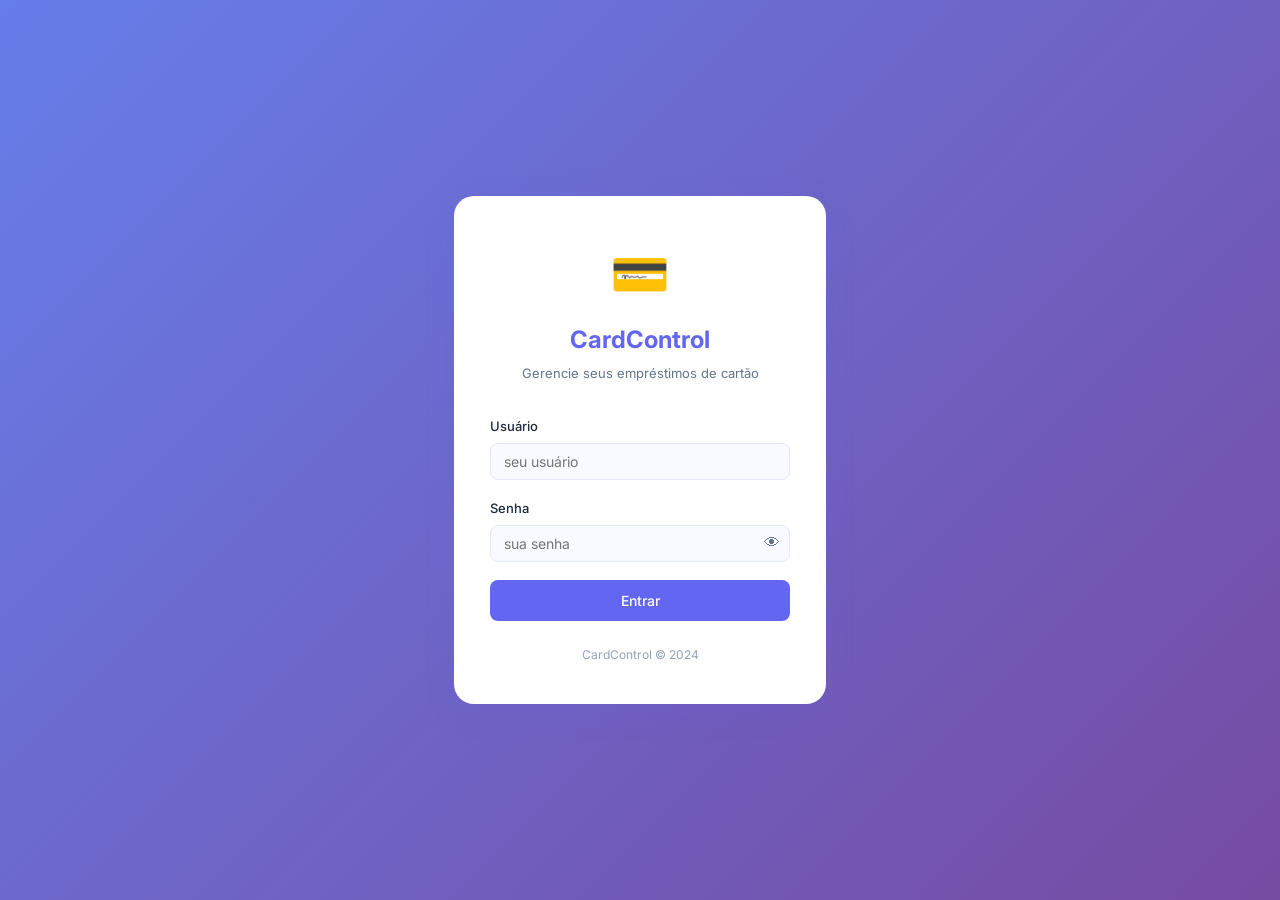
==== app.html @ c54e5a44 "Add files via upload" ====
<!DOCTYPE html>
<html lang="pt-BR">
<head>
  <meta charset="UTF-8"/>
  <meta name="viewport" content="width=device-width, initial-scale=1.0"/>
  <title>CardControl</title>
  <link rel="stylesheet" href="style.css"/>
  <link rel="preconnect" href="https://fonts.googleapis.com">
  <link href="https://fonts.googleapis.com/css2?family=Inter:wght@300;400;500;600;700&display=swap" rel="stylesheet">
</head>
<body>
<div class="app-layout">

  <!-- SIDEBAR -->
  <aside class="sidebar" id="sidebar">
    <div class="sidebar-header">
      <div class="sidebar-logo">
        <div class="logo-icon">💳</div>
        <h2>CardControl</h2>
      </div>
      <div class="sidebar-user">
        <div class="user-name" id="sidebarUserName">—</div>
        <span class="user-role" id="sidebarUserRole">—</span>
      </div>
    </div>

    <nav class="sidebar-nav">
      <div class="nav-section">Principal</div>
      <div class="nav-item active" data-page="dashboard">
        <span class="nav-icon">🏠</span> Dashboard
      </div>
      <div class="nav-item" data-page="people">
        <span class="nav-icon">👥</span> Pessoas
      </div>
      <div class="nav-item" data-page="cards">
        <span class="nav-icon">💳</span> Cartões
      </div>
      <div class="nav-item" data-page="purchases">
        <span class="nav-icon">🛒</span> Compras
      </div>
      <div class="nav-item" data-page="parcelas">
        <span class="nav-icon">📋</span> Parcelas
      </div>

      <div class="nav-section">Visões</div>
      <div class="nav-item" data-page="calendar">
        <span class="nav-icon">📅</span> Calendário
      </div>
      <div class="nav-item" data-page="closing">
        <span class="nav-icon">📊</span> Fechamento
      </div>
      <div class="nav-item" data-page="charges">
        <span class="nav-icon">💬</span> Cobranças
      </div>

      <div class="nav-section admin-only">Admin</div>
      <div class="nav-item admin-only" data-page="users">
        <span class="nav-icon">👤</span> Usuários
      </div>
      <div class="nav-item admin-only" data-page="backup">
        <span class="nav-icon">💾</span> Backup
      </div>
    </nav>

    <div class="sidebar-footer">
      <div class="nav-item" id="logoutBtn">
        <span class="nav-icon">🚪</span> Sair
      </div>
    </div>
  </aside>

  <div class="sidebar-overlay hidden" id="sidebarOverlay"></div>

  <!-- MAIN -->
  <div class="main-content">
    <header class="topbar">
      <div class="topbar-left">
        <button class="mobile-menu-btn" id="menuBtn">☰</button>
        <span class="topbar-title" id="topbarTitle">Dashboard</span>
      </div>
      <div class="topbar-right" id="topbarActions"></div>
    </header>

    <main class="page-content" id="pageContent">
      <div class="empty-state">
        <div class="empty-icon">⏳</div>
        <p>Carregando...</p>
      </div>
    </main>
  </div>
</div>

<!-- MODAL GLOBAL -->
<div class="modal-overlay hidden" id="modalOverlay">
  <div class="modal" id="modal">
    <div class="modal-header">
      <span class="modal-title" id="modalTitle">—</span>
      <button class="modal-close" id="modalClose">×</button>
    </div>
    <div class="modal-body" id="modalBody"></div>
    <div class="modal-footer" id="modalFooter"></div>
  </div>
</div>

<!-- TOAST -->
<div class="toast-container" id="toastContainer"></div>

<script src="api.js"></script>
<script src="app.js"></script>
</body>
</html>
---- style.css ----
/* ============================================================
   style.css — CardControl
   ============================================================ */

*, *::before, *::after { box-sizing: border-box; margin: 0; padding: 0; }

:root {
  --bg:        #f0f4ff;
  --surface:   #ffffff;
  --surface2:  #f8faff;
  --border:    #e2e8f8;
  --primary:   #6366f1;
  --primary-h: #4f52d9;
  --primary-l: #eef0ff;
  --success:   #22c55e;
  --success-l: #f0fdf4;
  --danger:    #ef4444;
  --danger-l:  #fef2f2;
  --warning:   #f59e0b;
  --warning-l: #fffbeb;
  --text:      #1e293b;
  --text2:     #64748b;
  --text3:     #94a3b8;
  --radius:    12px;
  --shadow:    0 2px 12px rgba(99,102,241,0.08);
  --shadow-lg: 0 8px 32px rgba(99,102,241,0.14);
  --font:      'Inter', sans-serif;
  --sidebar-w: 240px;
  --header-h:  64px;
}

body { font-family: var(--font); background: var(--bg); color: var(--text); font-size: 14px; line-height: 1.6; }

/* ── SCROLLBAR ── */
::-webkit-scrollbar { width: 6px; height: 6px; }
::-webkit-scrollbar-track { background: transparent; }
::-webkit-scrollbar-thumb { background: var(--border); border-radius: 99px; }

/* ── LOGIN ── */
.login-body { min-height: 100vh; display: flex; align-items: center; justify-content: center;
  background: linear-gradient(135deg, #667eea 0%, #764ba2 100%); }
.login-wrapper { width: 100%; max-width: 420px; padding: 24px; }
.login-card { background: var(--surface); border-radius: 20px; padding: 40px 36px;
  box-shadow: var(--shadow-lg); }
.login-logo { text-align: center; margin-bottom: 32px; }
.logo-icon { font-size: 48px; margin-bottom: 8px; }
.login-logo h1 { font-size: 24px; font-weight: 700; color: var(--primary); }
.login-logo p { color: var(--text2); font-size: 13px; margin-top: 4px; }
.login-form .form-group { margin-bottom: 18px; }
.login-form label { display: block; font-weight: 500; margin-bottom: 6px; font-size: 13px; }
.login-form input { width: 100%; padding: 10px 14px; border: 1.5px solid var(--border);
  border-radius: 8px; font-family: var(--font); font-size: 14px; transition: border .2s;
  background: var(--surface2); }
.login-form input:focus { outline: none; border-color: var(--primary); background: white; }
.input-eye { position: relative; }
.input-eye input { padding-right: 44px; }
.input-eye button { position: absolute; right: 10px; top: 50%; transform: translateY(-50%);
  background: none; border: none; cursor: pointer; font-size: 16px; color: var(--text2); }
.form-error { background: var(--danger-l); color: var(--danger); border: 1px solid #fecaca;
  border-radius: 8px; padding: 10px 14px; font-size: 13px; margin-bottom: 14px; }
.login-footer { text-align: center; margin-top: 24px; font-size: 12px; color: var(--text3); }

/* ── BUTTONS ── */
.btn-primary { background: var(--primary); color: white; border: none; border-radius: 8px;
  padding: 10px 20px; font-family: var(--font); font-size: 14px; font-weight: 500;
  cursor: pointer; transition: background .2s, transform .1s; display: inline-flex;
  align-items: center; gap: 6px; }
.btn-primary:hover { background: var(--primary-h); }
.btn-primary:active { transform: scale(.98); }
.btn-primary:disabled { opacity: .6; cursor: not-allowed; }
.btn-full { width: 100%; justify-content: center; padding: 12px; }
.btn-secondary { background: var(--surface); color: var(--text); border: 1.5px solid var(--border);
  border-radius: 8px; padding: 10px 20px; font-family: var(--font); font-size: 14px;
  font-weight: 500; cursor: pointer; transition: background .2s; display: inline-flex;
  align-items: center; gap: 6px; }
.btn-secondary:hover { background: var(--surface2); }
.btn-danger { background: var(--danger); color: white; border: none; border-radius: 8px;
  padding: 8px 16px; font-family: var(--font); font-size: 13px; font-weight: 500;
  cursor: pointer; transition: background .2s; }
.btn-danger:hover { background: #dc2626; }
.btn-sm { padding: 6px 12px; font-size: 12px; }
.btn-icon { background: none; border: none; cursor: pointer; padding: 6px; border-radius: 6px;
  color: var(--text2); transition: background .2s; font-size: 16px; }
.btn-icon:hover { background: var(--surface2); }

/* ── LAYOUT ── */
.app-layout { display: flex; min-height: 100vh; }

/* ── SIDEBAR ── */
.sidebar { width: var(--sidebar-w); background: var(--surface); border-right: 1px solid var(--border);
  display: flex; flex-direction: column; position: fixed; top: 0; left: 0; height: 100vh;
  z-index: 100; transition: transform .3s; }
.sidebar-header { padding: 20px 20px 16px; border-bottom: 1px solid var(--border); }
.sidebar-logo { display: flex; align-items: center; gap: 10px; }
.sidebar-logo .logo-icon { font-size: 28px; }
.sidebar-logo h2 { font-size: 16px; font-weight: 700; color: var(--primary); }
.sidebar-user { margin-top: 10px; }
.sidebar-user .user-name { font-weight: 600; font-size: 13px; }
.sidebar-user .user-role { font-size: 11px; color: var(--text2);
  background: var(--primary-l); color: var(--primary); padding: 2px 8px;
  border-radius: 99px; display: inline-block; margin-top: 2px; }
.sidebar-nav { flex: 1; padding: 12px 10px; overflow-y: auto; }
.nav-item { display: flex; align-items: center; gap: 10px; padding: 10px 12px;
  border-radius: 8px; cursor: pointer; transition: background .15s, color .15s;
  color: var(--text2); font-weight: 500; font-size: 13.5px; user-select: none; }
.nav-item:hover { background: var(--surface2); color: var(--text); }
.nav-item.active { background: var(--primary-l); color: var(--primary); }
.nav-item .nav-icon { font-size: 18px; width: 24px; text-align: center; }
.nav-section { font-size: 10px; font-weight: 700; text-transform: uppercase;
  letter-spacing: .08em; color: var(--text3); padding: 14px 12px 6px; }
.sidebar-footer { padding: 14px 10px; border-top: 1px solid var(--border); }

/* ── MAIN ── */
.main-content { margin-left: var(--sidebar-w); flex: 1; display: flex; flex-direction: column; min-height: 100vh; }
.topbar { height: var(--header-h); background: var(--surface); border-bottom: 1px solid var(--border);
  display: flex; align-items: center; justify-content: space-between; padding: 0 24px;
  position: sticky; top: 0; z-index: 50; }
.topbar-left { display: flex; align-items: center; gap: 12px; }
.topbar-title { font-size: 18px; font-weight: 700; }
.topbar-right { display: flex; align-items: center; gap: 12px; }
.page-content { padding: 24px; flex: 1; }

/* ── CARDS ── */
.card { background: var(--surface); border-radius: var(--radius); border: 1px solid var(--border);
  box-shadow: var(--shadow); }
.card-header { padding: 18px 20px 0; display: flex; align-items: center; justify-content: space-between; }
.card-body { padding: 20px; }
.card-title { font-size: 15px; font-weight: 600; }

/* ── STATS GRID ── */
.stats-grid { display: grid; grid-template-columns: repeat(auto-fit, minmax(180px, 1fr)); gap: 16px; margin-bottom: 24px; }
.stat-card { background: var(--surface); border-radius: var(--radius); border: 1px solid var(--border);
  padding: 20px; box-shadow: var(--shadow); }
.stat-label { font-size: 12px; color: var(--text2); font-weight: 500; text-transform: uppercase; letter-spacing: .05em; }
.stat-value { font-size: 26px; font-weight: 700; margin-top: 4px; }
.stat-value.danger { color: var(--danger); }
.stat-value.success { color: var(--success); }
.stat-value.warning { color: var(--warning); }
.stat-value.primary { color: var(--primary); }

/* ── TABLE ── */
.table-wrapper { overflow-x: auto; }
table { width: 100%; border-collapse: collapse; font-size: 13.5px; }
thead th { padding: 10px 14px; text-align: left; font-weight: 600; color: var(--text2);
  border-bottom: 1.5px solid var(--border); white-space: nowrap; font-size: 12px;
  text-transform: uppercase; letter-spacing: .04em; }
tbody td { padding: 12px 14px; border-bottom: 1px solid var(--border); vertical-align: middle; }
tbody tr:last-child td { border-bottom: none; }
tbody tr:hover { background: var(--surface2); }

/* ── BADGES ── */
.badge { display: inline-flex; align-items: center; gap: 4px; padding: 3px 10px;
  border-radius: 99px; font-size: 11px; font-weight: 600; }
.badge-success { background: var(--success-l); color: var(--success); }
.badge-danger  { background: var(--danger-l); color: var(--danger); }
.badge-warning { background: var(--warning-l); color: var(--warning); }
.badge-primary { background: var(--primary-l); color: var(--primary); }
.badge-gray    { background: #f1f5f9; color: var(--text2); }

/* ── MODAL ── */
.modal-overlay { position: fixed; inset: 0; background: rgba(0,0,0,.45); z-index: 200;
  display: flex; align-items: center; justify-content: center; padding: 20px; }
.modal { background: var(--surface); border-radius: 16px; width: 100%; max-width: 520px;
  max-height: 90vh; overflow-y: auto; box-shadow: var(--shadow-lg); }
.modal-header { padding: 20px 24px 0; display: flex; align-items: center; justify-content: space-between; }
.modal-title { font-size: 17px; font-weight: 700; }
.modal-close { background: none; border: none; font-size: 22px; cursor: pointer; color: var(--text2);
  line-height: 1; padding: 0 4px; }
.modal-body { padding: 20px 24px; }
.modal-footer { padding: 0 24px 20px; display: flex; gap: 10px; justify-content: flex-end; }

/* ── FORM ── */
.form-group { margin-bottom: 16px; }
.form-group label { display: block; font-weight: 500; margin-bottom: 6px; font-size: 13px; }
.form-group input, .form-group select, .form-group textarea {
  width: 100%; padding: 9px 13px; border: 1.5px solid var(--border);
  border-radius: 8px; font-family: var(--font); font-size: 14px;
  background: var(--surface2); transition: border .2s; }
.form-group input:focus, .form-group select:focus, .form-group textarea:focus {
  outline: none; border-color: var(--primary); background: white; }
.form-grid-2 { display: grid; grid-template-columns: 1fr 1fr; gap: 14px; }
.form-error-msg { color: var(--danger); font-size: 12px; margin-top: 4px; }

/* ── ALERTS ── */
.alert { border-radius: 10px; padding: 12px 16px; font-size: 13px; margin-bottom: 12px;
  display: flex; align-items: flex-start; gap: 10px; }
.alert-warning { background: var(--warning-l); border: 1px solid #fcd34d; color: #92400e; }
.alert-danger  { background: var(--danger-l);  border: 1px solid #fca5a5; color: #991b1b; }
.alert-success { background: var(--success-l); border: 1px solid #86efac; color: #166534; }
.alert-info    { background: var(--primary-l); border: 1px solid #c7d2fe; color: #3730a3; }

/* ── CREDIT CARD VISUAL ── */
.cc-card { border-radius: 14px; padding: 20px; color: white; min-width: 200px;
  background: linear-gradient(135deg, var(--primary) 0%, #8b5cf6 100%);
  box-shadow: 0 4px 20px rgba(99,102,241,.3); position: relative; overflow: hidden; }
.cc-card::before { content:''; position:absolute; top:-30px; right:-30px; width:120px; height:120px;
  border-radius:50%; background:rgba(255,255,255,.08); }
.cc-bank { font-size: 13px; font-weight: 600; opacity: .9; }
.cc-digits { font-size: 18px; font-weight: 700; letter-spacing: 2px; margin: 10px 0 6px; }
.cc-info { display: flex; justify-content: space-between; font-size: 11px; opacity: .8; }

/* ── CALENDAR ── */
.calendar-grid { display: grid; grid-template-columns: repeat(7, 1fr); gap: 4px; }
.cal-header { text-align: center; font-size: 11px; font-weight: 700; color: var(--text2);
  text-transform: uppercase; padding: 8px 0; }
.cal-day { min-height: 72px; border-radius: 8px; border: 1px solid var(--border);
  padding: 6px; background: var(--surface); cursor: pointer; transition: background .15s; }
.cal-day:hover { background: var(--surface2); }
.cal-day.other-month { opacity: .4; }
.cal-day.today { border-color: var(--primary); background: var(--primary-l); }
.cal-day-num { font-size: 12px; font-weight: 600; margin-bottom: 4px; }
.cal-event { font-size: 10px; border-radius: 4px; padding: 1px 5px; margin-bottom: 2px;
  white-space: nowrap; overflow: hidden; text-overflow: ellipsis; }
.cal-event.paga     { background: var(--success-l); color: var(--success); }
.cal-event.aberta   { background: var(--primary-l); color: var(--primary); }
.cal-event.atrasada { background: var(--danger-l);  color: var(--danger); }

/* ── EMPTY STATE ── */
.empty-state { text-align: center; padding: 48px 24px; color: var(--text2); }
.empty-state .empty-icon { font-size: 48px; margin-bottom: 12px; }
.empty-state p { font-size: 14px; }

/* ── SEARCH BAR ── */
.search-bar { display: flex; align-items: center; gap: 10px; margin-bottom: 18px; flex-wrap: wrap; }
.search-input { flex: 1; min-width: 180px; padding: 9px 13px 9px 36px; border: 1.5px solid var(--border);
  border-radius: 8px; font-family: var(--font); font-size: 14px; background: var(--surface);
  background-image: url("data:image/svg+xml,%3Csvg xmlns='http://www.w3.org/2000/svg' width='16' height='16' fill='%2394a3b8' viewBox='0 0 16 16'%3E%3Cpath d='M11.742 10.344a6.5 6.5 0 1 0-1.397 1.398h-.001c.03.04.062.078.098.115l3.85 3.85a1 1 0 0 0 1.415-1.414l-3.85-3.85a1.007 1.007 0 0 0-.115-.1zM12 6.5a5.5 5.5 0 1 1-11 0 5.5 5.5 0 0 1 11 0z'/%3E%3C/svg%3E");
  background-repeat: no-repeat; background-position: 10px center; }
.search-input:focus { outline: none; border-color: var(--primary); }

/* ── FILTER CHIPS ── */
.filter-chips { display: flex; gap: 8px; flex-wrap: wrap; margin-bottom: 16px; }
.chip { padding: 5px 14px; border-radius: 99px; border: 1.5px solid var(--border);
  background: var(--surface); font-size: 12px; font-weight: 500; cursor: pointer;
  transition: all .15s; color: var(--text2); }
.chip:hover { border-color: var(--primary); color: var(--primary); }
.chip.active { background: var(--primary); border-color: var(--primary); color: white; }

/* ── TOAST ── */
.toast-container { position: fixed; bottom: 24px; right: 24px; z-index: 999;
  display: flex; flex-direction: column; gap: 10px; }
.toast { background: var(--surface); border-radius: 10px; padding: 14px 18px;
  box-shadow: var(--shadow-lg); border-left: 4px solid var(--primary);
  font-size: 13px; max-width: 320px; animation: slideIn .3s ease; }
.toast.success { border-color: var(--success); }
.toast.error   { border-color: var(--danger); }
.toast.warning { border-color: var(--warning); }
@keyframes slideIn { from { transform: translateX(100%); opacity: 0; } to { transform: translateX(0); opacity: 1; } }

/* ── CHECKBOX ── */
.checkbox-label { display: flex; align-items: center; gap: 8px; cursor: pointer; font-size: 13px; }
.checkbox-label input[type=checkbox] { width: 16px; height: 16px; accent-color: var(--primary); cursor: pointer; }

/* ── PROGRESS BAR ── */
.progress-bar { height: 6px; background: var(--border); border-radius: 99px; overflow: hidden; }
.progress-fill { height: 100%; background: var(--primary); border-radius: 99px; transition: width .4s; }

/* ── MOBILE ── */
.mobile-menu-btn { display: none; background: none; border: none; font-size: 22px; cursor: pointer; }
.sidebar-overlay { display: none; }

@media (max-width: 768px) {
  .sidebar { transform: translateX(-100%); }
  .sidebar.open { transform: translateX(0); }
  .sidebar-overlay { display: block; position: fixed; inset: 0; background: rgba(0,0,0,.4);
    z-index: 99; }
  .main-content { margin-left: 0; }
  .mobile-menu-btn { display: block; }
  .stats-grid { grid-template-columns: 1fr 1fr; }
  .form-grid-2 { grid-template-columns: 1fr; }
  .page-content { padding: 16px; }
}

.hidden { display: none !important; }
.text-right { text-align: right; }
.text-center { text-align: center; }
.mt-4 { margin-top: 16px; }
.mb-4 { margin-bottom: 16px; }
.gap-2 { gap: 8px; }
.flex { display: flex; }
.flex-wrap { flex-wrap: wrap; }
.items-center { align-items: center; }
.justify-between { justify-content: space-between; }
.w-full { width: 100%; }
.color-dot { width: 12px; height: 12px; border-radius: 50%; display: inline-block; }
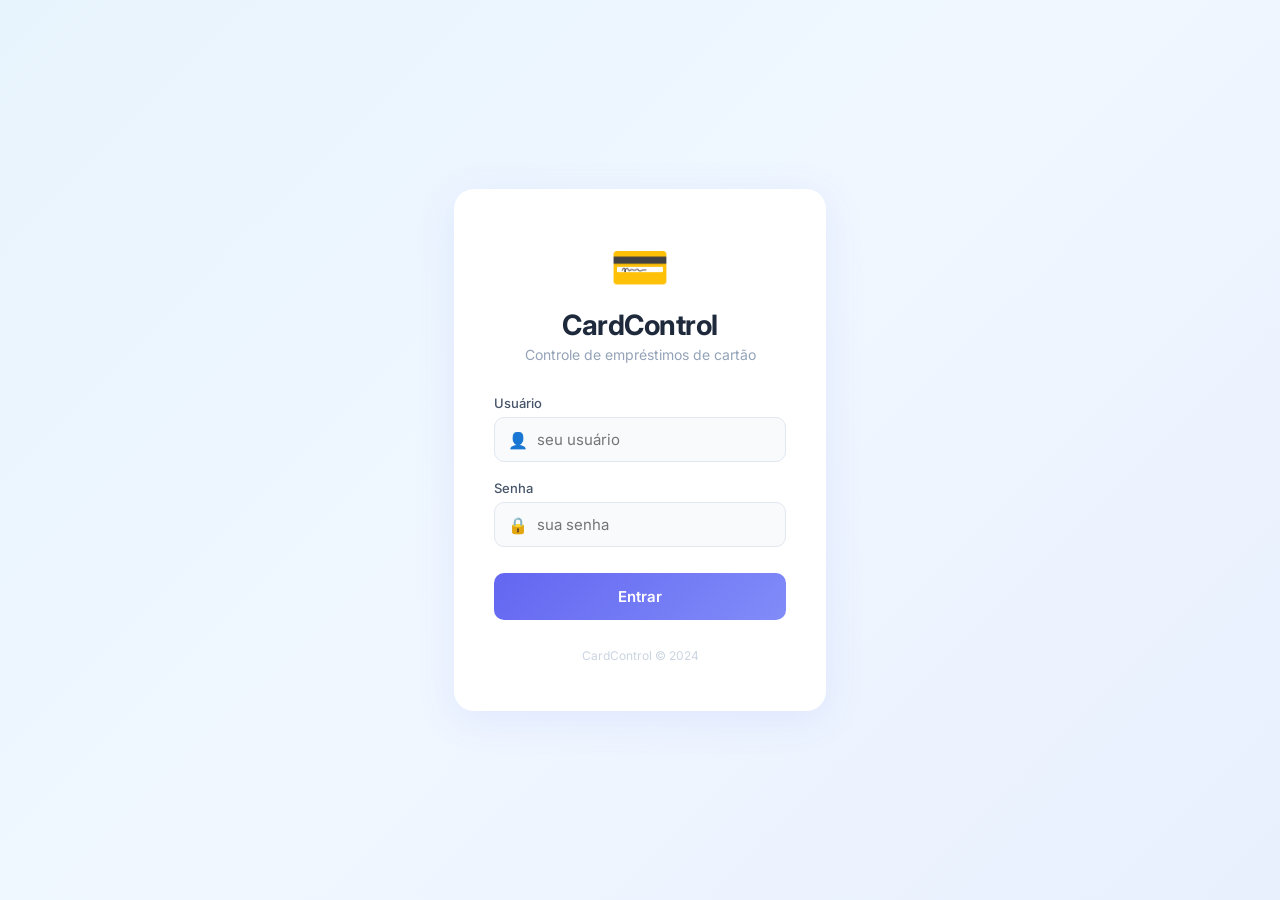
==== commit d60e5c33: "Update app.html" ====
--- a/app.html
+++ b/app.html
@@ -3,109 +3,225 @@
 <head>
   <meta charset="UTF-8"/>
   <meta name="viewport" content="width=device-width, initial-scale=1.0"/>
-  <title>CardControl</title>
-  <link rel="stylesheet" href="style.css"/>
+  <title>CardControl — Login</title>
   <link rel="preconnect" href="https://fonts.googleapis.com">
   <link href="https://fonts.googleapis.com/css2?family=Inter:wght@300;400;500;600;700&display=swap" rel="stylesheet">
+  <style>
+    *, *::before, *::after { box-sizing: border-box; margin: 0; padding: 0; }
+
+    body {
+      font-family: 'Inter', sans-serif;
+      min-height: 100vh;
+      display: flex;
+      align-items: center;
+      justify-content: center;
+      background: linear-gradient(135deg, #e8f4fd 0%, #f0f7ff 50%, #e8f0fe 100%);
+    }
+
+    .login-wrapper {
+      width: 100%;
+      max-width: 420px;
+      padding: 24px;
+    }
+
+    .login-card {
+      background: #fff;
+      border-radius: 20px;
+      padding: 48px 40px;
+      box-shadow: 0 8px 40px rgba(99,102,241,0.10);
+    }
+
+    .login-logo {
+      text-align: center;
+      margin-bottom: 32px;
+    }
+
+    .login-logo .logo-icon {
+      font-size: 48px;
+      display: block;
+      margin-bottom: 12px;
+    }
+
+    .login-logo h1 {
+      font-size: 28px;
+      font-weight: 700;
+      color: #1e293b;
+      letter-spacing: -0.5px;
+    }
+
+    .login-logo p {
+      font-size: 14px;
+      color: #94a3b8;
+      margin-top: 4px;
+    }
+
+    .form-group {
+      margin-bottom: 18px;
+    }
+
+    .form-group label {
+      display: block;
+      font-size: 13px;
+      font-weight: 500;
+      color: #475569;
+      margin-bottom: 6px;
+    }
+
+    .input-wrap {
+      position: relative;
+    }
+
+    .input-wrap .input-icon {
+      position: absolute;
+      left: 14px;
+      top: 50%;
+      transform: translateY(-50%);
+      font-size: 16px;
+      pointer-events: none;
+    }
+
+    .input-wrap input {
+      width: 100%;
+      padding: 12px 14px 12px 42px;
+      border: 1.5px solid #e2e8f0;
+      border-radius: 10px;
+      font-size: 15px;
+      font-family: 'Inter', sans-serif;
+      color: #1e293b;
+      background: #f8fafc;
+      transition: border-color 0.2s, box-shadow 0.2s;
+      outline: none;
+    }
+
+    .input-wrap input:focus {
+      border-color: #6366f1;
+      box-shadow: 0 0 0 3px rgba(99,102,241,0.10);
+      background: #fff;
+    }
+
+    .btn-login {
+      width: 100%;
+      padding: 14px;
+      background: linear-gradient(135deg, #6366f1, #818cf8);
+      color: #fff;
+      border: none;
+      border-radius: 10px;
+      font-size: 15px;
+      font-weight: 600;
+      font-family: 'Inter', sans-serif;
+      cursor: pointer;
+      margin-top: 8px;
+      transition: opacity 0.2s, transform 0.1s;
+    }
+
+    .btn-login:hover  { opacity: 0.92; }
+    .btn-login:active { transform: scale(0.98); }
+    .btn-login:disabled { opacity: 0.6; cursor: not-allowed; }
+
+    .login-error {
+      display: none;
+      background: #fef2f2;
+      border: 1px solid #fecaca;
+      color: #dc2626;
+      border-radius: 8px;
+      padding: 10px 14px;
+      font-size: 13px;
+      margin-top: 14px;
+      text-align: center;
+    }
+
+    .login-error.show { display: block; }
+
+    .login-footer {
+      text-align: center;
+      margin-top: 28px;
+      font-size: 12px;
+      color: #cbd5e1;
+    }
+  </style>
 </head>
 <body>
-<div class="app-layout">
-
-  <!-- SIDEBAR -->
-  <aside class="sidebar" id="sidebar">
-    <div class="sidebar-header">
-      <div class="sidebar-logo">
-        <div class="logo-icon">💳</div>
-        <h2>CardControl</h2>
+
+<div class="login-wrapper">
+  <div class="login-card">
+
+    <div class="login-logo">
+      <span class="logo-icon">💳</span>
+      <h1>CardControl</h1>
+      <p>Controle de empréstimos de cartão</p>
+    </div>
+
+    <form id="loginForm" autocomplete="off">
+      <div class="form-group">
+        <label for="username">Usuário</label>
+        <div class="input-wrap">
+          <span class="input-icon">👤</span>
+          <input type="text" id="username" placeholder="seu usuário" autocomplete="username" required/>
+        </div>
       </div>
-      <div class="sidebar-user">
-        <div class="user-name" id="sidebarUserName">—</div>
-        <span class="user-role" id="sidebarUserRole">—</span>
+
+      <div class="form-group">
+        <label for="password">Senha</label>
+        <div class="input-wrap">
+          <span class="input-icon">🔒</span>
+          <input type="password" id="password" placeholder="sua senha" autocomplete="current-password" required/>
+        </div>
       </div>
-    </div>
-
-    <nav class="sidebar-nav">
-      <div class="nav-section">Principal</div>
-      <div class="nav-item active" data-page="dashboard">
-        <span class="nav-icon">🏠</span> Dashboard
-      </div>
-      <div class="nav-item" data-page="people">
-        <span class="nav-icon">👥</span> Pessoas
-      </div>
-      <div class="nav-item" data-page="cards">
-        <span class="nav-icon">💳</span> Cartões
-      </div>
-      <div class="nav-item" data-page="purchases">
-        <span class="nav-icon">🛒</span> Compras
-      </div>
-      <div class="nav-item" data-page="parcelas">
-        <span class="nav-icon">📋</span> Parcelas
-      </div>
-
-      <div class="nav-section">Visões</div>
-      <div class="nav-item" data-page="calendar">
-        <span class="nav-icon">📅</span> Calendário
-      </div>
-      <div class="nav-item" data-page="closing">
-        <span class="nav-icon">📊</span> Fechamento
-      </div>
-      <div class="nav-item" data-page="charges">
-        <span class="nav-icon">💬</span> Cobranças
-      </div>
-
-      <div class="nav-section admin-only">Admin</div>
-      <div class="nav-item admin-only" data-page="users">
-        <span class="nav-icon">👤</span> Usuários
-      </div>
-      <div class="nav-item admin-only" data-page="backup">
-        <span class="nav-icon">💾</span> Backup
-      </div>
-    </nav>
-
-    <div class="sidebar-footer">
-      <div class="nav-item" id="logoutBtn">
-        <span class="nav-icon">🚪</span> Sair
-      </div>
-    </div>
-  </aside>
-
-  <div class="sidebar-overlay hidden" id="sidebarOverlay"></div>
-
-  <!-- MAIN -->
-  <div class="main-content">
-    <header class="topbar">
-      <div class="topbar-left">
-        <button class="mobile-menu-btn" id="menuBtn">☰</button>
-        <span class="topbar-title" id="topbarTitle">Dashboard</span>
-      </div>
-      <div class="topbar-right" id="topbarActions"></div>
-    </header>
-
-    <main class="page-content" id="pageContent">
-      <div class="empty-state">
-        <div class="empty-icon">⏳</div>
-        <p>Carregando...</p>
-      </div>
-    </main>
+
+      <button type="submit" class="btn-login" id="btnLogin">Entrar</button>
+      <div class="login-error" id="loginError"></div>
+    </form>
+
+    <div class="login-footer">CardControl © 2024</div>
   </div>
 </div>
 
-<!-- MODAL GLOBAL -->
-<div class="modal-overlay hidden" id="modalOverlay">
-  <div class="modal" id="modal">
-    <div class="modal-header">
-      <span class="modal-title" id="modalTitle">—</span>
-      <button class="modal-close" id="modalClose">×</button>
-    </div>
-    <div class="modal-body" id="modalBody"></div>
-    <div class="modal-footer" id="modalFooter"></div>
-  </div>
-</div>
-
-<!-- TOAST -->
-<div class="toast-container" id="toastContainer"></div>
-
-<script src="api.js"></script>
-<script src="app.js"></script>
+<script>
+  const API_URL = 'https://script.google.com/macros/s/AKfycbzexNQ5hoYMnGeNq1mW7FGagysOpPQzCItNTSFuZPNjwxprZonMH_t7ys1KN9eiynGOgQ/exec';
+
+  // Se já tem sessão, vai direto pro app
+  if (localStorage.getItem('cardcontrol_session')) {
+    window.location.href = 'app.html';
+  }
+
+  document.getElementById('loginForm').addEventListener('submit', async function(e) {
+    e.preventDefault();
+    const btn   = document.getElementById('btnLogin');
+    const error = document.getElementById('loginError');
+    const user  = document.getElementById('username').value.trim();
+    const pass  = document.getElementById('password').value;
+
+    btn.disabled = true;
+    btn.textContent = 'Entrando...';
+    error.classList.remove('show');
+
+    try {
+      const params = new URLSearchParams();
+      params.append('action', 'login');
+      params.append('data', JSON.stringify({ username: user, password: pass }));
+
+      const res  = await fetch(`${API_URL}?${params.toString()}`, {
+        method: 'GET', redirect: 'follow'
+      });
+      const text = await res.text();
+      const json = JSON.parse(text);
+
+      if (json.success) {
+        localStorage.setItem('cardcontrol_session', JSON.stringify(json.data));
+        window.location.href = 'app.html';
+      } else {
+        error.textContent = json.error || 'Erro ao fazer login.';
+        error.classList.add('show');
+      }
+    } catch(err) {
+      error.textContent = 'Erro de conexão. Tente novamente.';
+      error.classList.add('show');
+    }
+
+    btn.disabled = false;
+    btn.textContent = 'Entrar';
+  });
+</script>
+
 </body>
-</html>+</html>
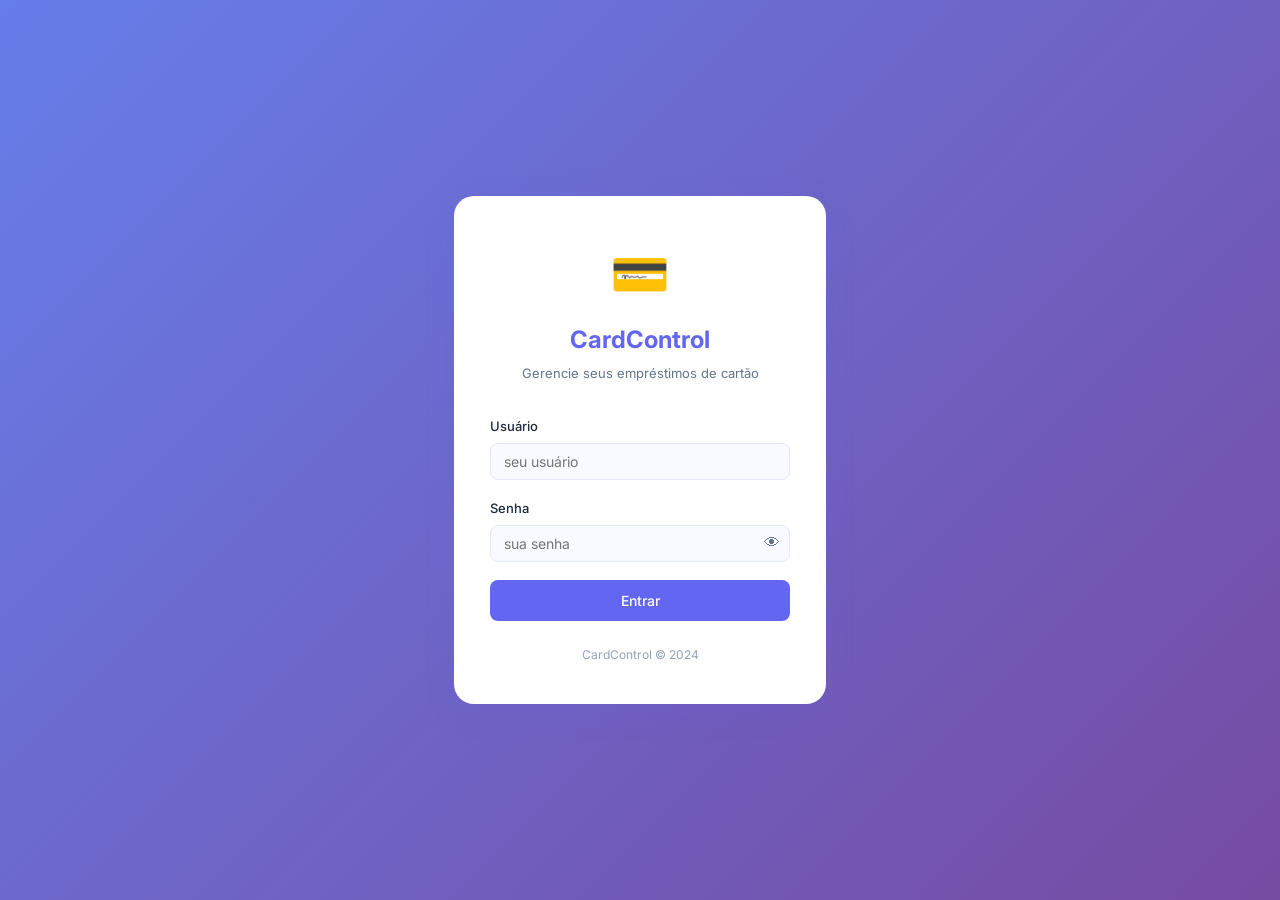
==== commit 65b9b1ec: "Refactor app.html to include sidebar and navigation Updated the HTML structure and added a sidebar w" ====
--- a/app.html
+++ b/app.html
@@ -3,225 +3,88 @@
 <head>
   <meta charset="UTF-8"/>
   <meta name="viewport" content="width=device-width, initial-scale=1.0"/>
-  <title>CardControl — Login</title>
+  <title>CardControl</title>
+  <link rel="stylesheet" href="style.css"/>
   <link rel="preconnect" href="https://fonts.googleapis.com">
   <link href="https://fonts.googleapis.com/css2?family=Inter:wght@300;400;500;600;700&display=swap" rel="stylesheet">
-  <style>
-    *, *::before, *::after { box-sizing: border-box; margin: 0; padding: 0; }
+</head>
+<body class="app-body">
 
-    body {
-      font-family: 'Inter', sans-serif;
-      min-height: 100vh;
-      display: flex;
-      align-items: center;
-      justify-content: center;
-      background: linear-gradient(135deg, #e8f4fd 0%, #f0f7ff 50%, #e8f0fe 100%);
-    }
+<div class="app-layout">
 
-    .login-wrapper {
-      width: 100%;
-      max-width: 420px;
-      padding: 24px;
-    }
-
-    .login-card {
-      background: #fff;
-      border-radius: 20px;
-      padding: 48px 40px;
-      box-shadow: 0 8px 40px rgba(99,102,241,0.10);
-    }
-
-    .login-logo {
-      text-align: center;
-      margin-bottom: 32px;
-    }
-
-    .login-logo .logo-icon {
-      font-size: 48px;
-      display: block;
-      margin-bottom: 12px;
-    }
-
-    .login-logo h1 {
-      font-size: 28px;
-      font-weight: 700;
-      color: #1e293b;
-      letter-spacing: -0.5px;
-    }
-
-    .login-logo p {
-      font-size: 14px;
-      color: #94a3b8;
-      margin-top: 4px;
-    }
-
-    .form-group {
-      margin-bottom: 18px;
-    }
-
-    .form-group label {
-      display: block;
-      font-size: 13px;
-      font-weight: 500;
-      color: #475569;
-      margin-bottom: 6px;
-    }
-
-    .input-wrap {
-      position: relative;
-    }
-
-    .input-wrap .input-icon {
-      position: absolute;
-      left: 14px;
-      top: 50%;
-      transform: translateY(-50%);
-      font-size: 16px;
-      pointer-events: none;
-    }
-
-    .input-wrap input {
-      width: 100%;
-      padding: 12px 14px 12px 42px;
-      border: 1.5px solid #e2e8f0;
-      border-radius: 10px;
-      font-size: 15px;
-      font-family: 'Inter', sans-serif;
-      color: #1e293b;
-      background: #f8fafc;
-      transition: border-color 0.2s, box-shadow 0.2s;
-      outline: none;
-    }
-
-    .input-wrap input:focus {
-      border-color: #6366f1;
-      box-shadow: 0 0 0 3px rgba(99,102,241,0.10);
-      background: #fff;
-    }
-
-    .btn-login {
-      width: 100%;
-      padding: 14px;
-      background: linear-gradient(135deg, #6366f1, #818cf8);
-      color: #fff;
-      border: none;
-      border-radius: 10px;
-      font-size: 15px;
-      font-weight: 600;
-      font-family: 'Inter', sans-serif;
-      cursor: pointer;
-      margin-top: 8px;
-      transition: opacity 0.2s, transform 0.1s;
-    }
-
-    .btn-login:hover  { opacity: 0.92; }
-    .btn-login:active { transform: scale(0.98); }
-    .btn-login:disabled { opacity: 0.6; cursor: not-allowed; }
-
-    .login-error {
-      display: none;
-      background: #fef2f2;
-      border: 1px solid #fecaca;
-      color: #dc2626;
-      border-radius: 8px;
-      padding: 10px 14px;
-      font-size: 13px;
-      margin-top: 14px;
-      text-align: center;
-    }
-
-    .login-error.show { display: block; }
-
-    .login-footer {
-      text-align: center;
-      margin-top: 28px;
-      font-size: 12px;
-      color: #cbd5e1;
-    }
-  </style>
-</head>
-<body>
-
-<div class="login-wrapper">
-  <div class="login-card">
-
-    <div class="login-logo">
-      <span class="logo-icon">💳</span>
-      <h1>CardControl</h1>
-      <p>Controle de empréstimos de cartão</p>
+  <!-- SIDEBAR -->
+  <aside class="sidebar" id="sidebar">
+    <div class="sidebar-header">
+      <div class="sidebar-logo">
+        <span class="logo-icon">💳</span>
+        <h2>CardControl</h2>
+      </div>
+      <div class="sidebar-user">
+        <div class="user-name" id="sidebarUserName">—</div>
+        <span class="user-role" id="sidebarUserRole">—</span>
+      </div>
     </div>
 
-    <form id="loginForm" autocomplete="off">
-      <div class="form-group">
-        <label for="username">Usuário</label>
-        <div class="input-wrap">
-          <span class="input-icon">👤</span>
-          <input type="text" id="username" placeholder="seu usuário" autocomplete="username" required/>
-        </div>
+    <nav class="sidebar-nav">
+      <div class="nav-section">Principal</div>
+      <div class="nav-item active" data-page="dashboard"><span class="nav-icon">🏠</span> Dashboard</div>
+      <div class="nav-item" data-page="people"><span class="nav-icon">👥</span> Pessoas</div>
+      <div class="nav-item" data-page="cards"><span class="nav-icon">💳</span> Cartões</div>
+      <div class="nav-item" data-page="purchases"><span class="nav-icon">🛒</span> Compras</div>
+      <div class="nav-item" data-page="parcelas"><span class="nav-icon">📋</span> Parcelas</div>
+
+      <div class="nav-section">Visões</div>
+      <div class="nav-item" data-page="calendar"><span class="nav-icon">📅</span> Calendário</div>
+      <div class="nav-item" data-page="closing"><span class="nav-icon">📊</span> Fechamento</div>
+      <div class="nav-item" data-page="charges"><span class="nav-icon">💬</span> Cobranças</div>
+
+      <div class="nav-section admin-only">Admin</div>
+      <div class="nav-item admin-only" data-page="users"><span class="nav-icon">👤</span> Usuários</div>
+      <div class="nav-item admin-only" data-page="backup"><span class="nav-icon">💾</span> Backup</div>
+    </nav>
+
+    <div class="sidebar-footer">
+      <div class="nav-item" id="logoutBtn"><span class="nav-icon">🚪</span> Sair</div>
+    </div>
+  </aside>
+
+  <div class="sidebar-overlay hidden" id="sidebarOverlay"></div>
+
+  <!-- MAIN -->
+  <div class="main-content">
+    <header class="topbar">
+      <div class="topbar-left">
+        <button class="mobile-menu-btn" id="menuBtn">☰</button>
+        <span class="topbar-title" id="topbarTitle">Dashboard</span>
       </div>
+      <div class="topbar-right" id="topbarActions"></div>
+    </header>
 
-      <div class="form-group">
-        <label for="password">Senha</label>
-        <div class="input-wrap">
-          <span class="input-icon">🔒</span>
-          <input type="password" id="password" placeholder="sua senha" autocomplete="current-password" required/>
-        </div>
+    <main class="page-content" id="pageContent">
+      <div class="empty-state">
+        <div class="empty-icon">⏳</div>
+        <p>Carregando...</p>
       </div>
-
-      <button type="submit" class="btn-login" id="btnLogin">Entrar</button>
-      <div class="login-error" id="loginError"></div>
-    </form>
-
-    <div class="login-footer">CardControl © 2024</div>
+    </main>
   </div>
 </div>
 
-<script>
-  const API_URL = 'https://script.google.com/macros/s/AKfycbzexNQ5hoYMnGeNq1mW7FGagysOpPQzCItNTSFuZPNjwxprZonMH_t7ys1KN9eiynGOgQ/exec';
+<!-- MODAL GLOBAL -->
+<div class="modal-overlay hidden" id="modalOverlay">
+  <div class="modal" id="modal">
+    <div class="modal-header">
+      <span class="modal-title" id="modalTitle">—</span>
+      <button class="modal-close" id="modalClose">×</button>
+    </div>
+    <div class="modal-body" id="modalBody"></div>
+    <div class="modal-footer" id="modalFooter"></div>
+  </div>
+</div>
 
-  // Se já tem sessão, vai direto pro app
-  if (localStorage.getItem('cardcontrol_session')) {
-    window.location.href = 'app.html';
-  }
+<!-- TOAST -->
+<div class="toast-container" id="toastContainer"></div>
 
-  document.getElementById('loginForm').addEventListener('submit', async function(e) {
-    e.preventDefault();
-    const btn   = document.getElementById('btnLogin');
-    const error = document.getElementById('loginError');
-    const user  = document.getElementById('username').value.trim();
-    const pass  = document.getElementById('password').value;
-
-    btn.disabled = true;
-    btn.textContent = 'Entrando...';
-    error.classList.remove('show');
-
-    try {
-      const params = new URLSearchParams();
-      params.append('action', 'login');
-      params.append('data', JSON.stringify({ username: user, password: pass }));
-
-      const res  = await fetch(`${API_URL}?${params.toString()}`, {
-        method: 'GET', redirect: 'follow'
-      });
-      const text = await res.text();
-      const json = JSON.parse(text);
-
-      if (json.success) {
-        localStorage.setItem('cardcontrol_session', JSON.stringify(json.data));
-        window.location.href = 'app.html';
-      } else {
-        error.textContent = json.error || 'Erro ao fazer login.';
-        error.classList.add('show');
-      }
-    } catch(err) {
-      error.textContent = 'Erro de conexão. Tente novamente.';
-      error.classList.add('show');
-    }
-
-    btn.disabled = false;
-    btn.textContent = 'Entrar';
-  });
-</script>
-
+<script src="api.js"></script>
+<script src="app.js"></script>
 </body>
 </html>
--- a/style.css
+++ b/style.css
@@ -0,0 +1,285 @@
+/* ============================================================
+   style.css — CardControl
+   ============================================================ */
+
+*, *::before, *::after { box-sizing: border-box; margin: 0; padding: 0; }
+
+:root {
+  --bg:        #f0f4ff;
+  --surface:   #ffffff;
+  --surface2:  #f8faff;
+  --border:    #e2e8f8;
+  --primary:   #6366f1;
+  --primary-h: #4f52d9;
+  --primary-l: #eef0ff;
+  --success:   #22c55e;
+  --success-l: #f0fdf4;
+  --danger:    #ef4444;
+  --danger-l:  #fef2f2;
+  --warning:   #f59e0b;
+  --warning-l: #fffbeb;
+  --text:      #1e293b;
+  --text2:     #64748b;
+  --text3:     #94a3b8;
+  --radius:    12px;
+  --shadow:    0 2px 12px rgba(99,102,241,0.08);
+  --shadow-lg: 0 8px 32px rgba(99,102,241,0.14);
+  --font:      'Inter', sans-serif;
+  --sidebar-w: 240px;
+  --header-h:  64px;
+}
+
+body { font-family: var(--font); background: var(--bg); color: var(--text); font-size: 14px; line-height: 1.6; }
+
+/* ── SCROLLBAR ── */
+::-webkit-scrollbar { width: 6px; height: 6px; }
+::-webkit-scrollbar-track { background: transparent; }
+::-webkit-scrollbar-thumb { background: var(--border); border-radius: 99px; }
+
+/* ── LOGIN ── */
+.login-body { min-height: 100vh; display: flex; align-items: center; justify-content: center;
+  background: linear-gradient(135deg, #667eea 0%, #764ba2 100%); }
+.login-wrapper { width: 100%; max-width: 420px; padding: 24px; }
+.login-card { background: var(--surface); border-radius: 20px; padding: 40px 36px;
+  box-shadow: var(--shadow-lg); }
+.login-logo { text-align: center; margin-bottom: 32px; }
+.logo-icon { font-size: 48px; margin-bottom: 8px; }
+.login-logo h1 { font-size: 24px; font-weight: 700; color: var(--primary); }
+.login-logo p { color: var(--text2); font-size: 13px; margin-top: 4px; }
+.login-form .form-group { margin-bottom: 18px; }
+.login-form label { display: block; font-weight: 500; margin-bottom: 6px; font-size: 13px; }
+.login-form input { width: 100%; padding: 10px 14px; border: 1.5px solid var(--border);
+  border-radius: 8px; font-family: var(--font); font-size: 14px; transition: border .2s;
+  background: var(--surface2); }
+.login-form input:focus { outline: none; border-color: var(--primary); background: white; }
+.input-eye { position: relative; }
+.input-eye input { padding-right: 44px; }
+.input-eye button { position: absolute; right: 10px; top: 50%; transform: translateY(-50%);
+  background: none; border: none; cursor: pointer; font-size: 16px; color: var(--text2); }
+.form-error { background: var(--danger-l); color: var(--danger); border: 1px solid #fecaca;
+  border-radius: 8px; padding: 10px 14px; font-size: 13px; margin-bottom: 14px; }
+.login-footer { text-align: center; margin-top: 24px; font-size: 12px; color: var(--text3); }
+
+/* ── BUTTONS ── */
+.btn-primary { background: var(--primary); color: white; border: none; border-radius: 8px;
+  padding: 10px 20px; font-family: var(--font); font-size: 14px; font-weight: 500;
+  cursor: pointer; transition: background .2s, transform .1s; display: inline-flex;
+  align-items: center; gap: 6px; }
+.btn-primary:hover { background: var(--primary-h); }
+.btn-primary:active { transform: scale(.98); }
+.btn-primary:disabled { opacity: .6; cursor: not-allowed; }
+.btn-full { width: 100%; justify-content: center; padding: 12px; }
+.btn-secondary { background: var(--surface); color: var(--text); border: 1.5px solid var(--border);
+  border-radius: 8px; padding: 10px 20px; font-family: var(--font); font-size: 14px;
+  font-weight: 500; cursor: pointer; transition: background .2s; display: inline-flex;
+  align-items: center; gap: 6px; }
+.btn-secondary:hover { background: var(--surface2); }
+.btn-danger { background: var(--danger); color: white; border: none; border-radius: 8px;
+  padding: 8px 16px; font-family: var(--font); font-size: 13px; font-weight: 500;
+  cursor: pointer; transition: background .2s; }
+.btn-danger:hover { background: #dc2626; }
+.btn-sm { padding: 6px 12px; font-size: 12px; }
+.btn-icon { background: none; border: none; cursor: pointer; padding: 6px; border-radius: 6px;
+  color: var(--text2); transition: background .2s; font-size: 16px; }
+.btn-icon:hover { background: var(--surface2); }
+
+/* ── LAYOUT ── */
+.app-layout { display: flex; min-height: 100vh; }
+
+/* ── SIDEBAR ── */
+.sidebar { width: var(--sidebar-w); background: var(--surface); border-right: 1px solid var(--border);
+  display: flex; flex-direction: column; position: fixed; top: 0; left: 0; height: 100vh;
+  z-index: 100; transition: transform .3s; }
+.sidebar-header { padding: 20px 20px 16px; border-bottom: 1px solid var(--border); }
+.sidebar-logo { display: flex; align-items: center; gap: 10px; }
+.sidebar-logo .logo-icon { font-size: 28px; }
+.sidebar-logo h2 { font-size: 16px; font-weight: 700; color: var(--primary); }
+.sidebar-user { margin-top: 10px; }
+.sidebar-user .user-name { font-weight: 600; font-size: 13px; }
+.sidebar-user .user-role { font-size: 11px; color: var(--text2);
+  background: var(--primary-l); color: var(--primary); padding: 2px 8px;
+  border-radius: 99px; display: inline-block; margin-top: 2px; }
+.sidebar-nav { flex: 1; padding: 12px 10px; overflow-y: auto; }
+.nav-item { display: flex; align-items: center; gap: 10px; padding: 10px 12px;
+  border-radius: 8px; cursor: pointer; transition: background .15s, color .15s;
+  color: var(--text2); font-weight: 500; font-size: 13.5px; user-select: none; }
+.nav-item:hover { background: var(--surface2); color: var(--text); }
+.nav-item.active { background: var(--primary-l); color: var(--primary); }
+.nav-item .nav-icon { font-size: 18px; width: 24px; text-align: center; }
+.nav-section { font-size: 10px; font-weight: 700; text-transform: uppercase;
+  letter-spacing: .08em; color: var(--text3); padding: 14px 12px 6px; }
+.sidebar-footer { padding: 14px 10px; border-top: 1px solid var(--border); }
+
+/* ── MAIN ── */
+.main-content { margin-left: var(--sidebar-w); flex: 1; display: flex; flex-direction: column; min-height: 100vh; }
+.topbar { height: var(--header-h); background: var(--surface); border-bottom: 1px solid var(--border);
+  display: flex; align-items: center; justify-content: space-between; padding: 0 24px;
+  position: sticky; top: 0; z-index: 50; }
+.topbar-left { display: flex; align-items: center; gap: 12px; }
+.topbar-title { font-size: 18px; font-weight: 700; }
+.topbar-right { display: flex; align-items: center; gap: 12px; }
+.page-content { padding: 24px; flex: 1; }
+
+/* ── CARDS ── */
+.card { background: var(--surface); border-radius: var(--radius); border: 1px solid var(--border);
+  box-shadow: var(--shadow); }
+.card-header { padding: 18px 20px 0; display: flex; align-items: center; justify-content: space-between; }
+.card-body { padding: 20px; }
+.card-title { font-size: 15px; font-weight: 600; }
+
+/* ── STATS GRID ── */
+.stats-grid { display: grid; grid-template-columns: repeat(auto-fit, minmax(180px, 1fr)); gap: 16px; margin-bottom: 24px; }
+.stat-card { background: var(--surface); border-radius: var(--radius); border: 1px solid var(--border);
+  padding: 20px; box-shadow: var(--shadow); }
+.stat-label { font-size: 12px; color: var(--text2); font-weight: 500; text-transform: uppercase; letter-spacing: .05em; }
+.stat-value { font-size: 26px; font-weight: 700; margin-top: 4px; }
+.stat-value.danger { color: var(--danger); }
+.stat-value.success { color: var(--success); }
+.stat-value.warning { color: var(--warning); }
+.stat-value.primary { color: var(--primary); }
+
+/* ── TABLE ── */
+.table-wrapper { overflow-x: auto; }
+table { width: 100%; border-collapse: collapse; font-size: 13.5px; }
+thead th { padding: 10px 14px; text-align: left; font-weight: 600; color: var(--text2);
+  border-bottom: 1.5px solid var(--border); white-space: nowrap; font-size: 12px;
+  text-transform: uppercase; letter-spacing: .04em; }
+tbody td { padding: 12px 14px; border-bottom: 1px solid var(--border); vertical-align: middle; }
+tbody tr:last-child td { border-bottom: none; }
+tbody tr:hover { background: var(--surface2); }
+
+/* ── BADGES ── */
+.badge { display: inline-flex; align-items: center; gap: 4px; padding: 3px 10px;
+  border-radius: 99px; font-size: 11px; font-weight: 600; }
+.badge-success { background: var(--success-l); color: var(--success); }
+.badge-danger  { background: var(--danger-l); color: var(--danger); }
+.badge-warning { background: var(--warning-l); color: var(--warning); }
+.badge-primary { background: var(--primary-l); color: var(--primary); }
+.badge-gray    { background: #f1f5f9; color: var(--text2); }
+
+/* ── MODAL ── */
+.modal-overlay { position: fixed; inset: 0; background: rgba(0,0,0,.45); z-index: 200;
+  display: flex; align-items: center; justify-content: center; padding: 20px; }
+.modal { background: var(--surface); border-radius: 16px; width: 100%; max-width: 520px;
+  max-height: 90vh; overflow-y: auto; box-shadow: var(--shadow-lg); }
+.modal-header { padding: 20px 24px 0; display: flex; align-items: center; justify-content: space-between; }
+.modal-title { font-size: 17px; font-weight: 700; }
+.modal-close { background: none; border: none; font-size: 22px; cursor: pointer; color: var(--text2);
+  line-height: 1; padding: 0 4px; }
+.modal-body { padding: 20px 24px; }
+.modal-footer { padding: 0 24px 20px; display: flex; gap: 10px; justify-content: flex-end; }
+
+/* ── FORM ── */
+.form-group { margin-bottom: 16px; }
+.form-group label { display: block; font-weight: 500; margin-bottom: 6px; font-size: 13px; }
+.form-group input, .form-group select, .form-group textarea {
+  width: 100%; padding: 9px 13px; border: 1.5px solid var(--border);
+  border-radius: 8px; font-family: var(--font); font-size: 14px;
+  background: var(--surface2); transition: border .2s; }
+.form-group input:focus, .form-group select:focus, .form-group textarea:focus {
+  outline: none; border-color: var(--primary); background: white; }
+.form-grid-2 { display: grid; grid-template-columns: 1fr 1fr; gap: 14px; }
+.form-error-msg { color: var(--danger); font-size: 12px; margin-top: 4px; }
+
+/* ── ALERTS ── */
+.alert { border-radius: 10px; padding: 12px 16px; font-size: 13px; margin-bottom: 12px;
+  display: flex; align-items: flex-start; gap: 10px; }
+.alert-warning { background: var(--warning-l); border: 1px solid #fcd34d; color: #92400e; }
+.alert-danger  { background: var(--danger-l);  border: 1px solid #fca5a5; color: #991b1b; }
+.alert-success { background: var(--success-l); border: 1px solid #86efac; color: #166534; }
+.alert-info    { background: var(--primary-l); border: 1px solid #c7d2fe; color: #3730a3; }
+
+/* ── CREDIT CARD VISUAL ── */
+.cc-card { border-radius: 14px; padding: 20px; color: white; min-width: 200px;
+  background: linear-gradient(135deg, var(--primary) 0%, #8b5cf6 100%);
+  box-shadow: 0 4px 20px rgba(99,102,241,.3); position: relative; overflow: hidden; }
+.cc-card::before { content:''; position:absolute; top:-30px; right:-30px; width:120px; height:120px;
+  border-radius:50%; background:rgba(255,255,255,.08); }
+.cc-bank { font-size: 13px; font-weight: 600; opacity: .9; }
+.cc-digits { font-size: 18px; font-weight: 700; letter-spacing: 2px; margin: 10px 0 6px; }
+.cc-info { display: flex; justify-content: space-between; font-size: 11px; opacity: .8; }
+
+/* ── CALENDAR ── */
+.calendar-grid { display: grid; grid-template-columns: repeat(7, 1fr); gap: 4px; }
+.cal-header { text-align: center; font-size: 11px; font-weight: 700; color: var(--text2);
+  text-transform: uppercase; padding: 8px 0; }
+.cal-day { min-height: 72px; border-radius: 8px; border: 1px solid var(--border);
+  padding: 6px; background: var(--surface); cursor: pointer; transition: background .15s; }
+.cal-day:hover { background: var(--surface2); }
+.cal-day.other-month { opacity: .4; }
+.cal-day.today { border-color: var(--primary); background: var(--primary-l); }
+.cal-day-num { font-size: 12px; font-weight: 600; margin-bottom: 4px; }
+.cal-event { font-size: 10px; border-radius: 4px; padding: 1px 5px; margin-bottom: 2px;
+  white-space: nowrap; overflow: hidden; text-overflow: ellipsis; }
+.cal-event.paga     { background: var(--success-l); color: var(--success); }
+.cal-event.aberta   { background: var(--primary-l); color: var(--primary); }
+.cal-event.atrasada { background: var(--danger-l);  color: var(--danger); }
+
+/* ── EMPTY STATE ── */
+.empty-state { text-align: center; padding: 48px 24px; color: var(--text2); }
+.empty-state .empty-icon { font-size: 48px; margin-bottom: 12px; }
+.empty-state p { font-size: 14px; }
+
+/* ── SEARCH BAR ── */
+.search-bar { display: flex; align-items: center; gap: 10px; margin-bottom: 18px; flex-wrap: wrap; }
+.search-input { flex: 1; min-width: 180px; padding: 9px 13px 9px 36px; border: 1.5px solid var(--border);
+  border-radius: 8px; font-family: var(--font); font-size: 14px; background: var(--surface);
+  background-image: url("data:image/svg+xml,%3Csvg xmlns='http://www.w3.org/2000/svg' width='16' height='16' fill='%2394a3b8' viewBox='0 0 16 16'%3E%3Cpath d='M11.742 10.344a6.5 6.5 0 1 0-1.397 1.398h-.001c.03.04.062.078.098.115l3.85 3.85a1 1 0 0 0 1.415-1.414l-3.85-3.85a1.007 1.007 0 0 0-.115-.1zM12 6.5a5.5 5.5 0 1 1-11 0 5.5 5.5 0 0 1 11 0z'/%3E%3C/svg%3E");
+  background-repeat: no-repeat; background-position: 10px center; }
+.search-input:focus { outline: none; border-color: var(--primary); }
+
+/* ── FILTER CHIPS ── */
+.filter-chips { display: flex; gap: 8px; flex-wrap: wrap; margin-bottom: 16px; }
+.chip { padding: 5px 14px; border-radius: 99px; border: 1.5px solid var(--border);
+  background: var(--surface); font-size: 12px; font-weight: 500; cursor: pointer;
+  transition: all .15s; color: var(--text2); }
+.chip:hover { border-color: var(--primary); color: var(--primary); }
+.chip.active { background: var(--primary); border-color: var(--primary); color: white; }
+
+/* ── TOAST ── */
+.toast-container { position: fixed; bottom: 24px; right: 24px; z-index: 999;
+  display: flex; flex-direction: column; gap: 10px; }
+.toast { background: var(--surface); border-radius: 10px; padding: 14px 18px;
+  box-shadow: var(--shadow-lg); border-left: 4px solid var(--primary);
+  font-size: 13px; max-width: 320px; animation: slideIn .3s ease; }
+.toast.success { border-color: var(--success); }
+.toast.error   { border-color: var(--danger); }
+.toast.warning { border-color: var(--warning); }
+@keyframes slideIn { from { transform: translateX(100%); opacity: 0; } to { transform: translateX(0); opacity: 1; } }
+
+/* ── CHECKBOX ── */
+.checkbox-label { display: flex; align-items: center; gap: 8px; cursor: pointer; font-size: 13px; }
+.checkbox-label input[type=checkbox] { width: 16px; height: 16px; accent-color: var(--primary); cursor: pointer; }
+
+/* ── PROGRESS BAR ── */
+.progress-bar { height: 6px; background: var(--border); border-radius: 99px; overflow: hidden; }
+.progress-fill { height: 100%; background: var(--primary); border-radius: 99px; transition: width .4s; }
+
+/* ── MOBILE ── */
+.mobile-menu-btn { display: none; background: none; border: none; font-size: 22px; cursor: pointer; }
+.sidebar-overlay { display: none; }
+
+@media (max-width: 768px) {
+  .sidebar { transform: translateX(-100%); }
+  .sidebar.open { transform: translateX(0); }
+  .sidebar-overlay { display: block; position: fixed; inset: 0; background: rgba(0,0,0,.4);
+    z-index: 99; }
+  .main-content { margin-left: 0; }
+  .mobile-menu-btn { display: block; }
+  .stats-grid { grid-template-columns: 1fr 1fr; }
+  .form-grid-2 { grid-template-columns: 1fr; }
+  .page-content { padding: 16px; }
+}
+
+.hidden { display: none !important; }
+.text-right { text-align: right; }
+.text-center { text-align: center; }
+.mt-4 { margin-top: 16px; }
+.mb-4 { margin-bottom: 16px; }
+.gap-2 { gap: 8px; }
+.flex { display: flex; }
+.flex-wrap { flex-wrap: wrap; }
+.items-center { align-items: center; }
+.justify-between { justify-content: space-between; }
+.w-full { width: 100%; }
+.color-dot { width: 12px; height: 12px; border-radius: 50%; display: inline-block; }
